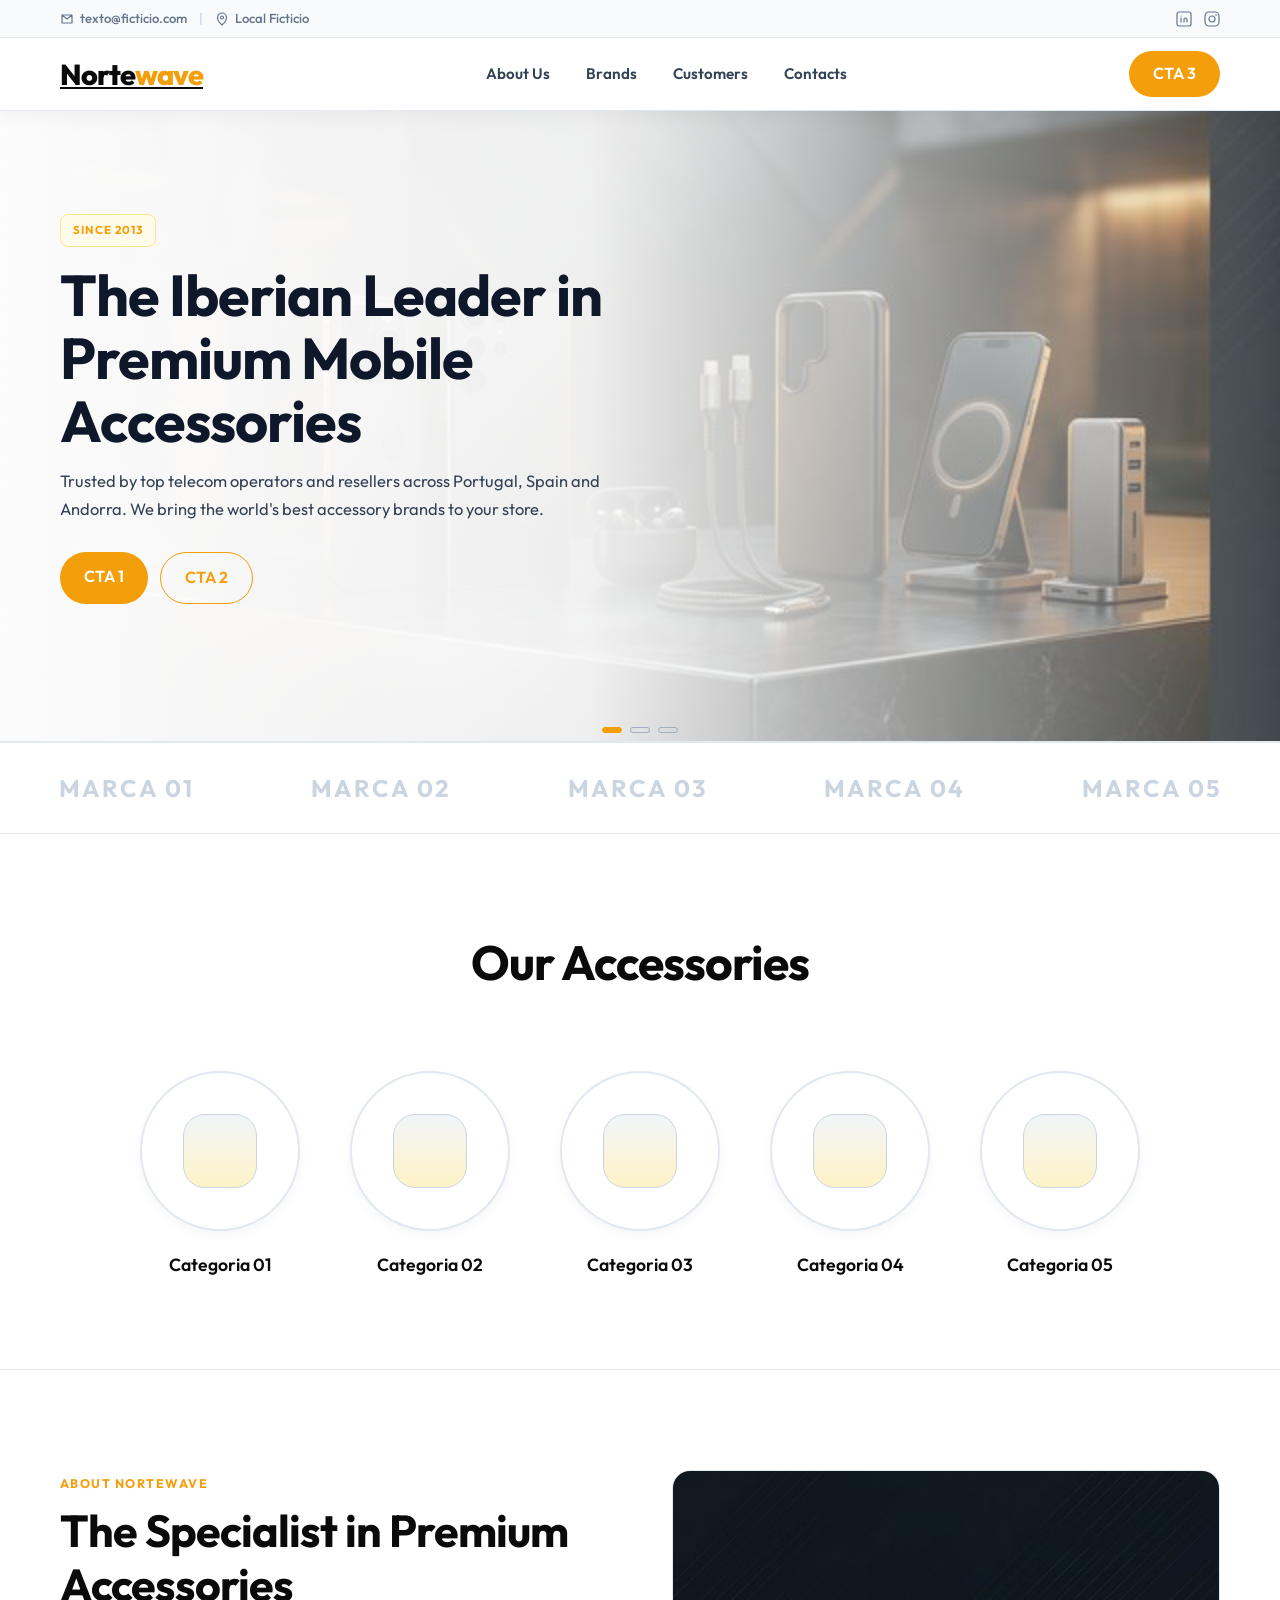
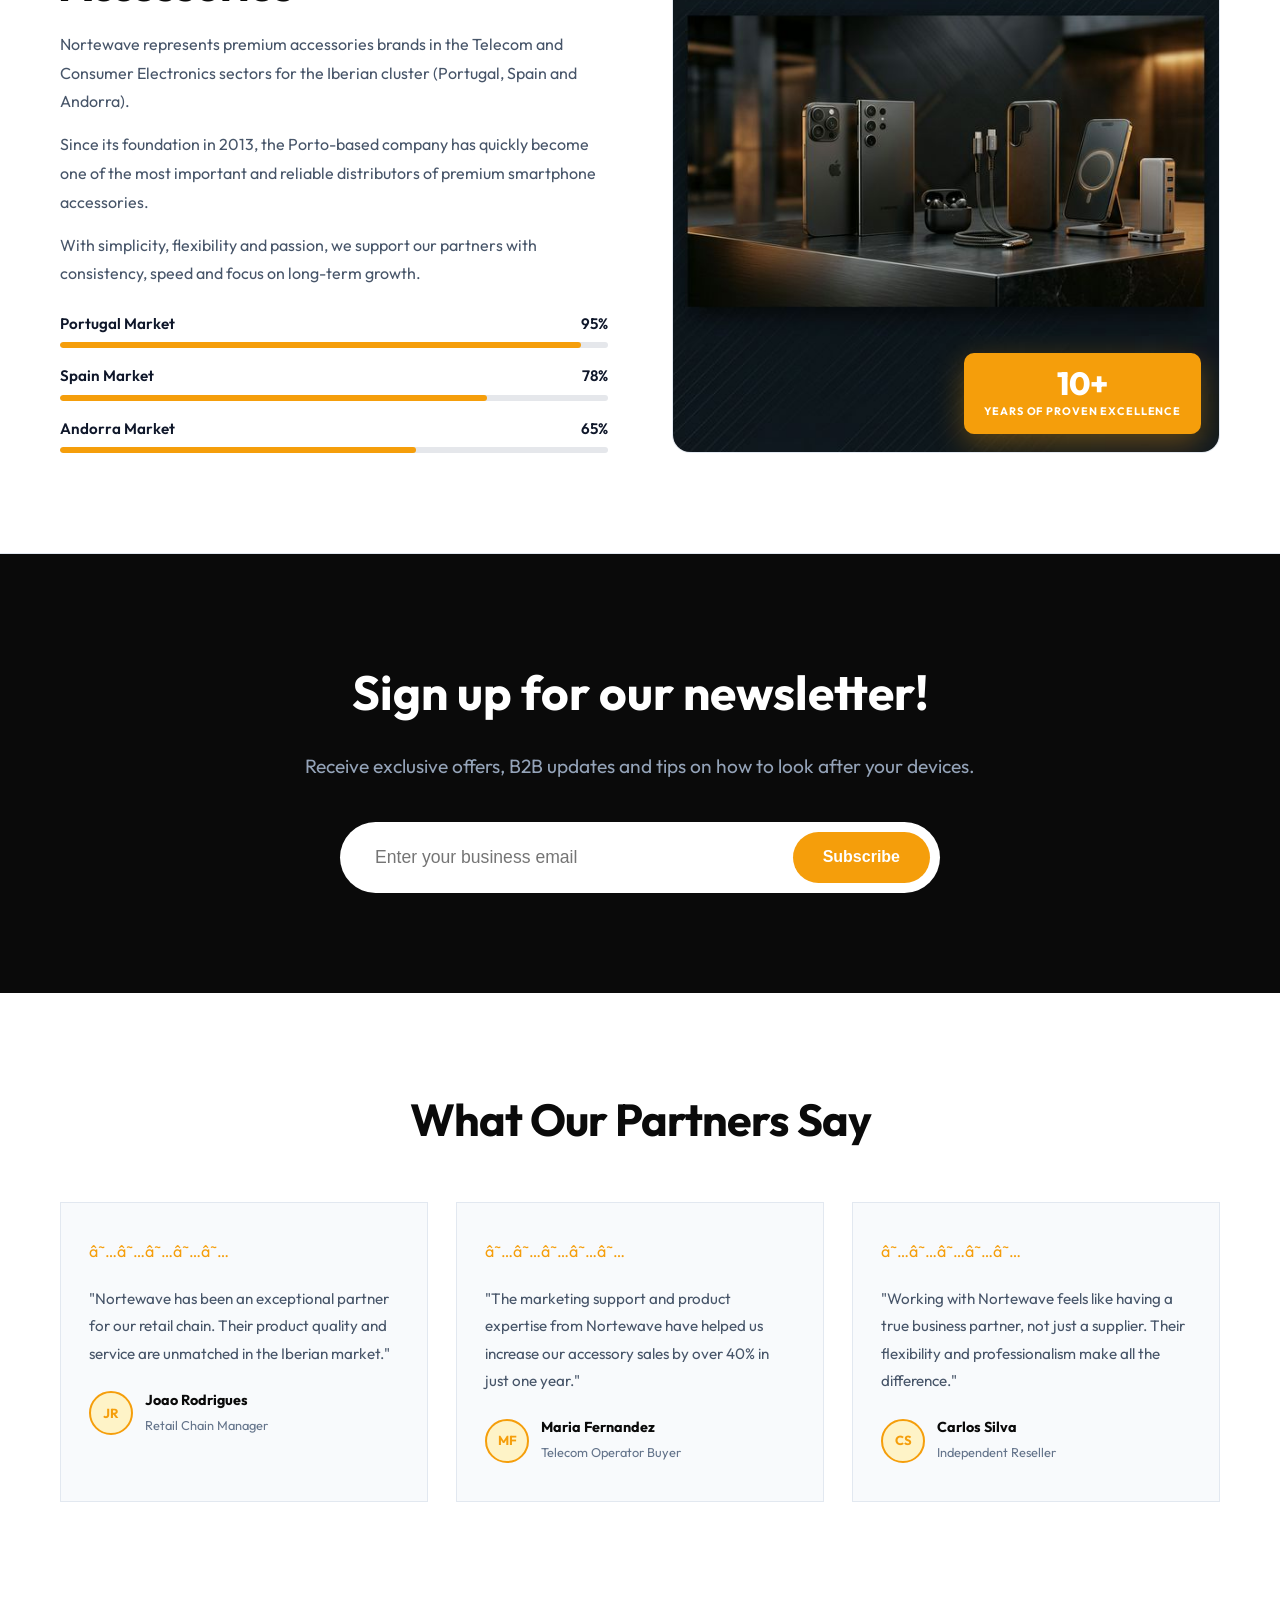
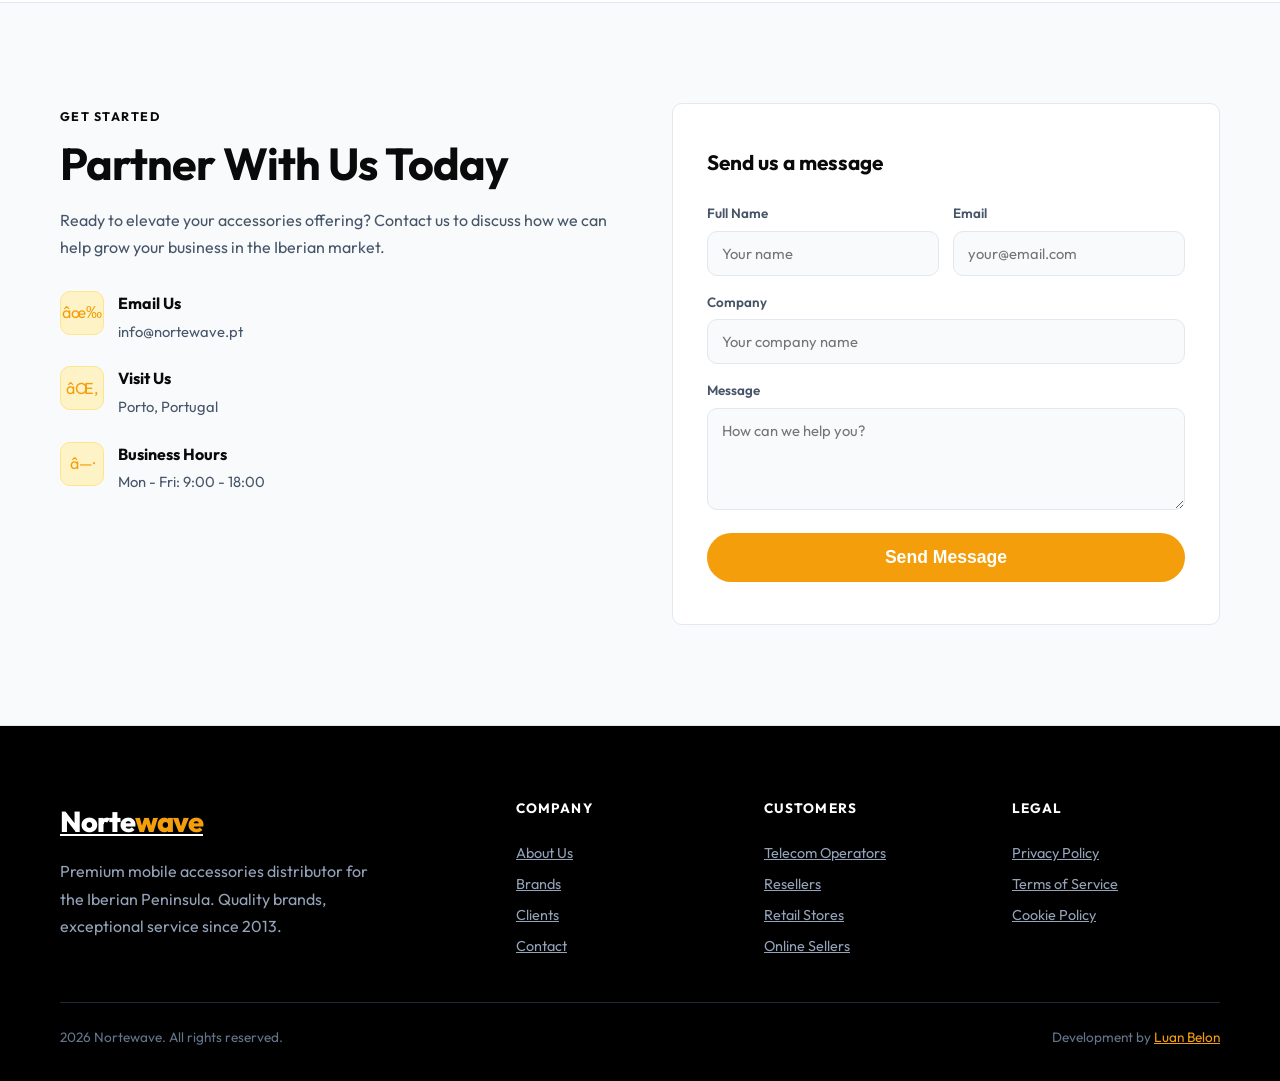
==== layout-proposta-ppt-2-yellow.html @ 72a7d8f7 "add yellow variation of proposal layout Create a cloned version of the PPT proposal layout with the " ====
﻿<!DOCTYPE html>
<html lang="pt">
<head>
    <meta charset="UTF-8">
    <meta name="viewport" content="width=device-width, initial-scale=1.0">
    <title>Nortewave - Layout Proposta PPT</title>
    <link href="https://fonts.googleapis.com/css2?family=Outfit:wght@400;600;700;800&display=swap" rel="stylesheet">
    <style>
        :root {
            --primary: #f59e0b;
            --dark: #0A0A0A;
            --gray-light: #f5f5f7;
            --text-color: #334155;
            --font: 'Outfit', sans-serif;
        }

        * { margin: 0; padding: 0; box-sizing: border-box; }
        body { font-family: var(--font); color: var(--text-color); line-height: 1.6; background: var(--gray-light); overflow-x: hidden; }
        .container { max-width: 1200px; margin: 0 auto; padding: 0 20px; }

        .btn {
            padding: 14px 28px;
            border-radius: 50px;
            font-weight: 600;
            text-decoration: none;
            display: inline-block;
            transition: 0.3s;
            cursor: pointer;
            border: none;
            font-size: 1.1rem;
        }
        .btn-primary { background: var(--primary); color: white; }
        .btn-primary:hover { background: #d97706; transform: translateY(-2px); }

        /* HEADER (estrutura da versao conversao com cores do bento) */
        .header {
            position: sticky;
            top: 0;
            z-index: 1000;
            box-shadow: 0 4px 20px rgba(0,0,0,0.05);
            background: #fff;
        }
        .header-top {
            background: #f8fafc;
            border-bottom: 1px solid #e2e8f0;
            padding: 8px 0;
        }
        .header-top-content {
            display: flex;
            align-items: center;
            justify-content: space-between;
            gap: 16px;
        }
        .header-contact-info {
            display: flex;
            align-items: center;
            gap: 12px;
            color: #64748b;
            font-size: 0.82rem;
            font-weight: 500;
        }
        .header-info-item {
            display: flex;
            align-items: center;
            gap: 6px;
        }
        .header-divider {
            color: #cbd5e1;
        }
        .header-social {
            display: flex;
            align-items: center;
            gap: 12px;
        }
        .header-social a {
            color: #64748b;
            transition: 0.2s;
            display: inline-flex;
            align-items: center;
            justify-content: center;
        }
        .header-social a:hover {
            color: var(--primary);
        }
        .header-main {
            background: #fff;
            border-bottom: 1px solid #e2e8f0;
        }
        .header-main-content {
            min-height: 72px;
            display: flex;
            align-items: center;
            justify-content: space-between;
            gap: 24px;
        }
        .logo { font-size: 1.8rem; font-weight: 800; color: var(--dark); letter-spacing: -1px; }
        .logo span { color: var(--primary); }
        .nav {
            display: flex;
            align-items: center;
            gap: 36px;
        }
        .nav-link {
            text-decoration: none;
            color: var(--text-color);
            font-weight: 600;
            font-size: 0.95rem;
            transition: 0.2s;
        }
        .nav-link:hover { color: var(--primary); }
        .header-actions {
            display: flex;
            align-items: center;
            gap: 10px;
        }
        .btn-header {
            padding: 10px 24px;
            font-size: 1rem;
        }
        @media (max-width: 900px) {
            .header-top { display: none; }
            .nav { display: none; }
            .header-main-content { min-height: 70px; }
        }

        /* HERO estilo versao-conversao com 3 slides */
        .hero {
            position: relative;
            min-height: 70vh;
            display: flex;
            align-items: center;
            overflow: hidden;
            border-bottom: 1px solid #e2e8f0;
        }
        .hero-bg {
            position: absolute;
            inset: 0;
            z-index: 0;
        }
        .hero-bg img {
            width: 100%;
            height: 100%;
            object-fit: cover;
            object-position: right center;
            opacity: 0.92;
        }
        .hero-bg::after {
            content: "";
            position: absolute;
            inset: 0;
            background: linear-gradient(90deg, rgba(255, 255, 255, 0.985) 0%, rgba(255, 255, 255, 0.92) 46%, rgba(255, 255, 255, 0.14) 100%);
        }
        .hero-inner {
            width: 100%;
            position: relative;
            z-index: 1;
            min-height: 70vh;
            display: flex;
            align-items: center;
            padding-bottom: 34px;
        }
        .hero-slider {
            position: relative;
            width: 100%;
            min-height: 420px;
            max-width: 650px;
        }
        .hero-slide {
            position: absolute;
            inset: 0;
            opacity: 0;
            pointer-events: none;
            transform: translateY(8px);
            transition: opacity 0.45s ease, transform 0.45s ease;
            display: flex;
            flex-direction: column;
            justify-content: center;
        }
        .hero-slide.active {
            opacity: 1;
            pointer-events: auto;
            transform: translateY(0);
        }
        .hero-badge {
            display: inline-block;
            width: fit-content;
            margin-bottom: 16px;
            padding: 6px 12px;
            font-size: 0.72rem;
            font-weight: 700;
            letter-spacing: 0.08em;
            text-transform: uppercase;
            color: var(--primary);
            border: 1px solid #fde68a;
            background: #fffbeb;
            border-radius: 8px;
        }
        .hero h1 {
            font-size: clamp(2rem, 5vw, 3.6rem);
            line-height: 1.1;
            letter-spacing: -1px;
            color: #0f172a;
            margin-bottom: 14px;
            max-width: 620px;
        }
        .hero p {
            font-size: 1.03rem;
            color: #334155;
            max-width: 560px;
            margin-bottom: 28px;
            line-height: 1.75;
        }
        .hero-cta {
            display: flex;
            gap: 12px;
            flex-wrap: wrap;
        }
        .hero-dots {
            position: absolute;
            left: 0;
            width: 100%;
            bottom: 8px;
            display: flex;
            justify-content: center;
            gap: 8px;
        }
        .hero-dot {
            width: 20px;
            height: 6px;
            border-radius: 4px;
            border: 1px solid #a0aec0;
            background: transparent;
            cursor: pointer;
            transition: all 0.2s ease;
        }
        .hero-dot.active {
            background: var(--primary);
            border-color: var(--primary);
        }

        .btn-outline {
            border: 1px solid var(--primary);
            color: var(--primary);
            background: transparent;
            padding: 12px 24px;
            font-size: 1rem;
        }

        .btn-outline:hover {
            background: var(--primary);
            color: #fff;
        }

        .btn-hero {
            padding: 12px 24px;
            font-size: 1rem;
        }
        @media (max-width: 768px) {
            .hero {
                min-height: auto;
                padding: 28px 0;
            }
            .hero-inner {
                min-height: 64vh;
            }
            .hero-slider {
                min-height: 360px;
            }
            .hero h1 { font-size: clamp(1.8rem, 8vw, 2.6rem); }
            .hero-bg::after {
                background: linear-gradient(90deg, rgba(255, 255, 255, 0.985) 0%, rgba(255, 255, 255, 0.93) 60%, rgba(255, 255, 255, 0.2) 100%);
            }
        }

        /* Slide de marcas (igual ao bento, sem titulo) */
        .clients-section {
            padding: 26px 0;
            border-top: 1px solid #e2e8f0;
            border-bottom: 1px solid #e2e8f0;
            background: #fff;
            overflow: hidden;
        }
        .marquee { display: flex; width: 200%; animation: scroll 20s linear infinite; }
        .marquee-content { display: flex; width: 50%; justify-content: space-around; align-items: center; }
        .marquee-content h3 { font-size: 1.5rem; color: #cbd5e1; text-transform: uppercase; letter-spacing: 2px; font-weight: 700; }
        @keyframes scroll { 0% { transform: translateX(0); } 100% { transform: translateX(-50%); } }

        /* Categorias (igual ao bento) */
        .accessories-section { padding: 90px 0; text-align: center; background: #fff; }
        .accessories-section h2 { font-size: 3rem; margin-bottom: 70px; color: var(--dark); letter-spacing: -1px; }
        .circles-wrapper { display: flex; justify-content: center; gap: 30px; flex-wrap: wrap; }
        .circle-item { display: flex; flex-direction: column; align-items: center; width: 180px; cursor: pointer; }
        .circle-item:hover .circle-img-box { transform: scale(1.05); box-shadow: 0 15px 30px rgba(0,0,0,0.1); border-color: var(--primary); }
        .circle-item:hover h4 { color: var(--primary); }
        .circle-img-box {
            width: 160px;
            height: 160px;
            border-radius: 50%;
            background: #fff;
            border: 2px solid #e2e8f0;
            display: flex;
            align-items: center;
            justify-content: center;
            margin-bottom: 20px;
            transition: all 0.3s ease;
            box-shadow: 0 4px 12px rgba(0,0,0,0.04);
        }
        .circle-core {
            width: 74px;
            height: 74px;
            border-radius: 22px;
            background: linear-gradient(180deg, #f1f5f9 0%, #fef3c7 100%);
            border: 1px solid #cbd5e1;
        }
        .circle-item h4 { font-size: 1.1rem; color: var(--dark); transition: 0.3s; font-weight: 600; }
        @media (max-width: 600px) {
            .accessories-section { padding: 70px 0; }
            .accessories-section h2 { font-size: 2.2rem; margin-bottom: 48px; }
            .circle-item { width: 140px; }
            .circle-img-box { width: 120px; height: 120px; }
            .circle-core { width: 56px; height: 56px; border-radius: 16px; }
        }

        /* Our Core (baseado na versao-conversao) */
        .core-section {
            padding: 90px 0;
            background: #fff;
            border-top: 1px solid #e2e8f0;
        }
        .core-header {
            text-align: center;
            margin-bottom: 56px;
        }
        .core-header h2 {
            font-size: 2.8rem;
            color: var(--dark);
            letter-spacing: -1px;
        }
        .core-grid {
            display: grid;
            grid-template-columns: repeat(4, 1fr);
            gap: 24px;
        }
        .core-card {
            padding: 32px 24px;
            border-left: 3px solid var(--primary);
            background: #f8fafc;
            border-radius: 0;
            transition: all 0.25s ease;
        }
        .core-card:hover {
            transform: translateY(-4px);
            box-shadow: 0 10px 24px rgba(15, 23, 42, 0.08);
        }
        .core-number {
            font-size: 2.4rem;
            line-height: 1;
            font-weight: 800;
            color: var(--primary);
            opacity: 0.28;
            margin-bottom: 12px;
        }
        .core-card h3 {
            font-size: 1.25rem;
            color: var(--dark);
            margin-bottom: 10px;
            font-weight: 700;
        }
        .core-card p {
            font-size: 0.95rem;
            color: #475569;
            line-height: 1.7;
        }
        @media (max-width: 1000px) {
            .core-grid { grid-template-columns: repeat(2, 1fr); }
        }
        @media (max-width: 640px) {
            .core-section { padding: 70px 0; }
            .core-header { margin-bottom: 40px; }
            .core-header h2 { font-size: 2.2rem; }
            .core-grid { grid-template-columns: 1fr; }
        }

        /* Newsletter (igual ao bento) */
        .newsletter-section {
            padding: 100px 0;
            background: var(--dark);
            color: #fff;
            text-align: center;
        }
        .newsletter-section h2 {
            font-size: 3rem;
            margin-bottom: 20px;
        }
        .newsletter-section p {
            margin-bottom: 40px;
            font-size: 1.2rem;
            color: #94a3b8;
        }
        .newsletter-form {
            display: flex;
            justify-content: center;
            max-width: 600px;
            margin: 0 auto;
            gap: 10px;
            background: #fff;
            padding: 10px;
            border-radius: 50px;
        }
        .newsletter-form input {
            flex: 1;
            padding: 15px 25px;
            border: none;
            border-radius: 50px;
            outline: none;
            font-size: 1.1rem;
            color: #333;
        }
        .newsletter-form button {
            padding: 15px 30px;
            border-radius: 50px;
            font-size: 1rem;
        }
        @media (max-width: 600px) {
            .newsletter-section { padding: 70px 0; }
            .newsletter-section h2 { font-size: 2.2rem; }
            .newsletter-section p { font-size: 1rem; margin-bottom: 26px; }
            .newsletter-form {
                flex-direction: column;
                background: transparent;
                padding: 0;
                border-radius: 0;
            }
            .newsletter-form input {
                border-radius: 8px;
            }
            .newsletter-form button {
                border-radius: 8px;
                width: 100%;
            }
        }

        /* Testimonials (versao-conversao) */
        .testimonials {
            padding: 100px 0;
            background: #fff;
        }
        .section-header {
            text-align: center;
            margin-bottom: 56px;
        }
        .section-title {
            font-size: clamp(2rem, 4vw, 2.8rem);
            line-height: 1.2;
            color: var(--dark);
            letter-spacing: -1px;
        }
        .accent-text { color: var(--primary); }
        .section-tag {
            display: inline-block;
            font-size: 0.78rem;
            font-weight: 700;
            letter-spacing: 0.12em;
            text-transform: uppercase;
            color: var(--primary);
            margin-bottom: 10px;
        }
        .testimonials-grid {
            display: grid;
            grid-template-columns: repeat(3, 1fr);
            gap: 28px;
        }
        .testimonial-card {
            background: #f8fafc;
            border: 1px solid #e2e8f0;
            padding: 36px 28px;
            transition: all 0.25s ease;
        }
        .testimonial-card:hover {
            transform: translateY(-4px);
            box-shadow: 0 12px 24px rgba(15, 23, 42, 0.08);
        }
        .testimonial-stars {
            display: flex;
            gap: 2px;
            color: #f59e0b;
            margin-bottom: 20px;
        }
        .testimonial-text {
            color: #475569;
            line-height: 1.8;
            margin-bottom: 22px;
            font-size: 0.95rem;
        }
        .testimonial-author {
            display: flex;
            align-items: center;
            gap: 12px;
        }
        .testimonial-avatar {
            width: 44px;
            height: 44px;
            border-radius: 50%;
            background: #fef3c7;
            color: var(--primary);
            border: 2px solid var(--primary);
            display: flex;
            align-items: center;
            justify-content: center;
            font-weight: 700;
            font-size: 0.82rem;
        }
        .testimonial-author strong { display: block; font-size: 0.9rem; color: var(--dark); }
        .testimonial-author span { font-size: 0.8rem; color: #64748b; }

        /* About Nortewave (versao-conversao) */
        .about-section {
            padding: 100px 0;
            background: #fff;
            border-top: 1px solid #e2e8f0;
            border-bottom: 1px solid #e2e8f0;
        }
        .about-grid {
            display: grid;
            grid-template-columns: 1fr 1fr;
            gap: 64px;
            align-items: stretch;
        }
        .about-media {
            border: 1px solid #e2e8f0;
            border-radius: 18px;
            position: relative;
            overflow: hidden;
            display: flex;
            align-items: center;
            justify-content: center;
            height: 100%;
            min-height: 100%;
        }
        .about-media-img {
            position: absolute;
            inset: 0;
            width: 100%;
            height: 100%;
            object-fit: cover;
        }
        .about-badge {
            position: absolute;
            right: 18px;
            bottom: 18px;
            background: var(--primary);
            color: #ffffff;
            padding: 14px 20px;
            border-radius: 10px;
            z-index: 2;
            min-width: 180px;
            text-align: center;
            box-shadow: 0 10px 30px rgba(245, 158, 11, 0.35);
        }
        .about-badge strong {
            display: block;
            font-size: 2rem;
            line-height: 1;
            font-weight: 800;
        }
        .about-badge span {
            display: block;
            margin-top: 4px;
            font-size: 0.68rem;
            letter-spacing: 0.08em;
            text-transform: uppercase;
            font-weight: 700;
        }
        .about-content .section-title {
            text-align: left;
            margin-bottom: 18px;
            color: #0A0A0A;
        }
        .about-text {
            font-size: 1rem;
            line-height: 1.8;
            color: #475569;
            margin-bottom: 14px;
        }
        .about-progress-list {
            margin-top: 24px;
            display: flex;
            flex-direction: column;
            gap: 16px;
        }
        .progress-item {
            display: flex;
            flex-direction: column;
            gap: 6px;
        }
        .progress-header {
            display: flex;
            justify-content: space-between;
            align-items: center;
            font-size: 0.95rem;
            font-weight: 600;
            color: #0f172a;
        }
        .progress-bar {
            height: 6px;
            background: #e5e7eb;
            border-radius: 999px;
            overflow: hidden;
        }
        .progress-fill {
            height: 100%;
            background: var(--primary);
            border-radius: 999px;
        }
        @media (max-width: 1000px) {
            .about-grid { grid-template-columns: 1fr; gap: 36px; }
        }

        /* Contact / CTA (versao-conversao) */
        .contact-section {
            padding: 100px 0;
            background: #f8fafc;
            border-top: 1px solid #e2e8f0;
            border-bottom: 1px solid #e2e8f0;
        }
        .contact-grid {
            display: grid;
            grid-template-columns: 1fr 1fr;
            gap: 64px;
            align-items: start;
        }
        .contact-info .section-title {
            text-align: left;
            margin-bottom: 16px;
        }
        .contact-text {
            color: #475569;
            line-height: 1.7;
            margin-bottom: 30px;
        }
        .contact-details {
            display: flex;
            flex-direction: column;
            gap: 22px;
        }
        .contact-detail-item {
            display: flex;
            align-items: flex-start;
            gap: 14px;
        }
        .contact-detail-icon {
            width: 44px;
            height: 44px;
            border: 1px solid #fde68a;
            background: #fef3c7;
            color: var(--primary);
            display: flex;
            align-items: center;
            justify-content: center;
            flex-shrink: 0;
            border-radius: 10px;
        }
        .testimonials .section-title,
        .contact-info .section-title,
        .contact-info .section-tag {
            color: #0A0A0A;
        }
        .contact-detail-item strong { display: block; color: var(--dark); margin-bottom: 2px; }
        .contact-detail-item span { color: #475569; font-size: 0.92rem; }
        .contact-form-card {
            background: #fff;
            border: 1px solid #e2e8f0;
            padding: 42px 34px;
            border-radius: 10px;
        }
        .contact-form-card h3 {
            font-size: 1.3rem;
            margin-bottom: 24px;
            color: var(--dark);
        }
        .form-row {
            display: grid;
            grid-template-columns: 1fr 1fr;
            gap: 14px;
        }
        .form-group { margin-bottom: 16px; }
        .form-group label {
            display: block;
            margin-bottom: 6px;
            font-size: 0.84rem;
            font-weight: 600;
            color: #475569;
        }
        .form-group input,
        .form-group textarea {
            width: 100%;
            border: 1px solid #e2e8f0;
            background: #f8fafc;
            padding: 12px 14px;
            font-size: 0.92rem;
            font-family: inherit;
            outline: none;
            border-radius: 10px;
        }
        .form-group input:focus,
        .form-group textarea:focus {
            border-color: var(--primary);
            box-shadow: 0 0 0 3px rgba(245, 158, 11, 0.14);
        }
        .btn-full { width: 100%; }

        /* Footer preto */
        .footer {
            background: #000;
            color: #fff;
            padding: 72px 0 32px;
        }
        .footer-grid {
            display: grid;
            grid-template-columns: 2fr 1fr 1fr 1fr;
            gap: 40px;
            margin-bottom: 40px;
        }
        .footer-brand p {
            margin-top: 14px;
            color: #94a3b8;
            max-width: 320px;
            line-height: 1.7;
        }
        .footer .logo {
            color: #fff;
        }
        .footer .logo span {
            color: var(--primary);
        }
        .footer-links h4 {
            font-size: 0.85rem;
            text-transform: uppercase;
            letter-spacing: 0.08em;
            margin-bottom: 18px;
            color: #fff;
        }
        .footer-links a {
            display: block;
            color: #94a3b8;
            padding: 4px 0;
            font-size: 0.9rem;
        }
        .footer-links a:hover { color: #fff; }
        .footer-bottom {
            border-top: 1px solid #1e293b;
            padding-top: 24px;
            display: flex;
            justify-content: space-between;
            gap: 12px;
            color: #64748b;
            font-size: 0.85rem;
        }
        .footer-credit { color: var(--primary); }

        @media (max-width: 1000px) {
            .testimonials-grid { grid-template-columns: 1fr; }
            .contact-grid { grid-template-columns: 1fr; gap: 40px; }
            .footer-grid { grid-template-columns: 1fr 1fr; }
        }
        @media (max-width: 640px) {
            .form-row { grid-template-columns: 1fr; }
            .footer-grid { grid-template-columns: 1fr; }
            .footer-bottom { flex-direction: column; }
            .contact-form-card { padding: 30px 22px; }
        }
    </style>
</head>
<body>
    <header class="header" id="header">
        <div class="header-top">
            <div class="container">
                <div class="header-top-content">
                    <div class="header-contact-info">
                        <span class="header-info-item">
                            <svg width="14" height="14" viewBox="0 0 14 14" fill="none" aria-hidden="true">
                                <path d="M2 3l5 4 5-4M2 3v8h10V3H2z" stroke="currentColor" stroke-width="1.2" stroke-linecap="round" stroke-linejoin="round"></path>
                            </svg>
                            texto@ficticio.com
                        </span>
                        <span class="header-divider">|</span>
                        <span class="header-info-item">
                            <svg width="14" height="14" viewBox="0 0 14 14" fill="none" aria-hidden="true">
                                <path d="M7 1a4.5 4.5 0 014.5 4.5C11.5 9 7 13 7 13S2.5 9 2.5 5.5A4.5 4.5 0 017 1z" stroke="currentColor" stroke-width="1.2"></path>
                                <circle cx="7" cy="5.5" r="1.5" stroke="currentColor" stroke-width="1.2"></circle>
                            </svg>
                            Local Ficticio
                        </span>
                    </div>
                    <div class="header-social">
                        <a href="#" aria-label="LinkedIn">
                            <svg width="16" height="16" viewBox="0 0 16 16" fill="none">
                                <rect x="1" y="1" width="14" height="14" rx="2" stroke="currentColor" stroke-width="1.2"></rect>
                                <path d="M5 7v4M5 5v.01M8 11V8.5c0-1 .5-1.5 1.5-1.5S11 7.5 11 8.5V11" stroke="currentColor" stroke-width="1.2" stroke-linecap="round"></path>
                            </svg>
                        </a>
                        <a href="#" aria-label="Instagram">
                            <svg width="16" height="16" viewBox="0 0 16 16" fill="none">
                                <rect x="1" y="1" width="14" height="14" rx="4" stroke="currentColor" stroke-width="1.2"></rect>
                                <circle cx="8" cy="8" r="3" stroke="currentColor" stroke-width="1.2"></circle>
                                <circle cx="12" cy="4" r="0.8" fill="currentColor"></circle>
                            </svg>
                        </a>
                    </div>
                </div>
            </div>
        </div>
        <div class="header-main">
            <div class="container">
                <div class="header-main-content">
                    <a href="#" class="logo">Norte<span>wave</span></a>
                    <nav class="nav">
                        <a href="#about" class="nav-link">About Us</a>
                        <a href="#brands" class="nav-link">Brands</a>
                        <a href="#customers" class="nav-link">Customers</a>
                        <a href="#contacts" class="nav-link">Contacts</a>
                    </nav>
                    <div class="header-actions">
                        <a href="#contacts" class="btn btn-primary btn-header">CTA 3</a>
                    </div>
                </div>
            </div>
        </div>
    </header>

    <main>
        <section class="hero">
            <div class="hero-bg" aria-hidden="true">
                <img src="./versao-conversao/img/hero-bg.png" alt="">
            </div>
            <div class="container hero-inner">
                <div class="hero-slider">
                    <article class="hero-slide active">
                        <span class="hero-badge">Since 2013</span>
                        <h1>The Iberian Leader in Premium Mobile Accessories</h1>
                        <p>Trusted by top telecom operators and resellers across Portugal, Spain and Andorra. We bring the world's best accessory brands to your store.</p>
                        <div class="hero-cta">
                            <a href="#contacts" class="btn btn-primary btn-hero">CTA 1</a>
                            <a href="#about" class="btn btn-outline">CTA 2</a>
                        </div>
                    </article>
                    <article class="hero-slide">
                        <span class="hero-badge">B2B Focus</span>
                        <h1>Distribution Excellence for Telecom and Retail</h1>
                        <p>From premium accessories to market-ready support, we help your team scale faster with reliable stock and partner-first operations.</p>
                        <div class="hero-cta">
                            <a href="#contacts" class="btn btn-primary btn-hero">CTA 1</a>
                            <a href="#about" class="btn btn-outline">CTA 2</a>
                        </div>
                    </article>
                    <article class="hero-slide">
                        <span class="hero-badge">Regional Coverage</span>
                        <h1>Premium Brands Backed by Commercial Support</h1>
                        <p>Strengthen your catalog with proven products, clear merchandising, and a partner model designed for consistent sales growth.</p>
                        <div class="hero-cta">
                            <a href="#contacts" class="btn btn-primary btn-hero">CTA 1</a>
                            <a href="#about" class="btn btn-outline">CTA 2</a>
                        </div>
                    </article>
                </div>
                <div class="hero-dots" aria-label="Hero slide navigation">
                    <button class="hero-dot active" type="button" aria-label="Slide 1"></button>
                    <button class="hero-dot" type="button" aria-label="Slide 2"></button>
                    <button class="hero-dot" type="button" aria-label="Slide 3"></button>
                </div>
            </div>
        </section>

        <section class="clients-section" id="brands">
            <div class="marquee">
                <div class="marquee-content">
                    <h3>MARCA 01</h3>
                    <h3>MARCA 02</h3>
                    <h3>MARCA 03</h3>
                    <h3>MARCA 04</h3>
                    <h3>MARCA 05</h3>
                </div>
                <div class="marquee-content">
                    <h3>MARCA 01</h3>
                    <h3>MARCA 02</h3>
                    <h3>MARCA 03</h3>
                    <h3>MARCA 04</h3>
                    <h3>MARCA 05</h3>
                </div>
            </div>
        </section>

        <section class="accessories-section" id="customers">
            <div class="container">
                <h2>Our Accessories</h2>
                <div class="circles-wrapper">
                    <div class="circle-item">
                        <div class="circle-img-box"><div class="circle-core" aria-hidden="true"></div></div>
                        <h4>Categoria 01</h4>
                    </div>
                    <div class="circle-item">
                        <div class="circle-img-box"><div class="circle-core" aria-hidden="true"></div></div>
                        <h4>Categoria 02</h4>
                    </div>
                    <div class="circle-item">
                        <div class="circle-img-box"><div class="circle-core" aria-hidden="true"></div></div>
                        <h4>Categoria 03</h4>
                    </div>
                    <div class="circle-item">
                        <div class="circle-img-box"><div class="circle-core" aria-hidden="true"></div></div>
                        <h4>Categoria 04</h4>
                    </div>
                    <div class="circle-item">
                        <div class="circle-img-box"><div class="circle-core" aria-hidden="true"></div></div>
                        <h4>Categoria 05</h4>
                    </div>
                </div>
            </div>
        </section>

        <section class="about-section" id="about">
            <div class="container">
                <div class="about-grid">
                    <div class="about-content">
                        <span class="section-tag">About Nortewave</span>
                        <h2 class="section-title">The Specialist in Premium Accessories</h2>
                        <p class="about-text">Nortewave represents premium accessories brands in the Telecom and Consumer Electronics sectors for the Iberian cluster (Portugal, Spain and Andorra).</p>
                        <p class="about-text">Since its foundation in 2013, the Porto-based company has quickly become one of the most important and reliable distributors of premium smartphone accessories.</p>
                        <p class="about-text">With simplicity, flexibility and passion, we support our partners with consistency, speed and focus on long-term growth.</p>
                        <div class="about-progress-list">
                            <div class="progress-item">
                                <div class="progress-header"><span>Portugal Market</span><span>95%</span></div>
                                <div class="progress-bar"><div class="progress-fill" style="width: 95%;"></div></div>
                            </div>
                            <div class="progress-item">
                                <div class="progress-header"><span>Spain Market</span><span>78%</span></div>
                                <div class="progress-bar"><div class="progress-fill" style="width: 78%;"></div></div>
                            </div>
                            <div class="progress-item">
                                <div class="progress-header"><span>Andorra Market</span><span>65%</span></div>
                                <div class="progress-bar"><div class="progress-fill" style="width: 65%;"></div></div>
                            </div>
                        </div>
                    </div>
                    <div class="about-media">
                        <img class="about-media-img" src="./versao-conversao/img/hero-bg.png" alt="Nortewave premium accessories">
                        <div class="about-badge">
                            <strong>10+</strong>
                            <span>Years of Proven Excellence</span>
                        </div>
                    </div>
                </div>
            </div>
        </section>

        <section class="newsletter-section">
            <div class="container">
                <h2>Sign up for our newsletter!</h2>
                <p>Receive exclusive offers, B2B updates and tips on how to look after your devices.</p>
                <form class="newsletter-form" onsubmit="event.preventDefault();">
                    <input type="email" placeholder="Enter your business email" required>
                    <button type="submit" class="btn btn-primary">Subscribe</button>
                </form>
            </div>
        </section>

        <section class="testimonials" id="testimonials">
            <div class="container">
                <div class="section-header">
                    <h2 class="section-title">What Our Partners Say</h2>
                </div>
                <div class="testimonials-grid">
                    <article class="testimonial-card">
                        <div class="testimonial-stars">â˜…â˜…â˜…â˜…â˜…</div>
                        <p class="testimonial-text">"Nortewave has been an exceptional partner for our retail chain. Their product quality and service are unmatched in the Iberian market."</p>
                        <div class="testimonial-author">
                            <div class="testimonial-avatar">JR</div>
                            <div><strong>Joao Rodrigues</strong><span>Retail Chain Manager</span></div>
                        </div>
                    </article>
                    <article class="testimonial-card">
                        <div class="testimonial-stars">â˜…â˜…â˜…â˜…â˜…</div>
                        <p class="testimonial-text">"The marketing support and product expertise from Nortewave have helped us increase our accessory sales by over 40% in just one year."</p>
                        <div class="testimonial-author">
                            <div class="testimonial-avatar">MF</div>
                            <div><strong>Maria Fernandez</strong><span>Telecom Operator Buyer</span></div>
                        </div>
                    </article>
                    <article class="testimonial-card">
                        <div class="testimonial-stars">â˜…â˜…â˜…â˜…â˜…</div>
                        <p class="testimonial-text">"Working with Nortewave feels like having a true business partner, not just a supplier. Their flexibility and professionalism make all the difference."</p>
                        <div class="testimonial-author">
                            <div class="testimonial-avatar">CS</div>
                            <div><strong>Carlos Silva</strong><span>Independent Reseller</span></div>
                        </div>
                    </article>
                </div>
            </div>
        </section>

        <section class="contact-section" id="contacts">
            <div class="container">
                <div class="contact-grid">
                    <div class="contact-info">
                        <span class="section-tag">Get Started</span>
                        <h2 class="section-title">Partner With Us Today</h2>
                        <p class="contact-text">Ready to elevate your accessories offering? Contact us to discuss how we can help grow your business in the Iberian market.</p>
                        <div class="contact-details">
                            <div class="contact-detail-item">
                                <div class="contact-detail-icon">âœ‰</div>
                                <div><strong>Email Us</strong><span>info@nortewave.pt</span></div>
                            </div>
                            <div class="contact-detail-item">
                                <div class="contact-detail-icon">âŒ‚</div>
                                <div><strong>Visit Us</strong><span>Porto, Portugal</span></div>
                            </div>
                            <div class="contact-detail-item">
                                <div class="contact-detail-icon">â—·</div>
                                <div><strong>Business Hours</strong><span>Mon - Fri: 9:00 - 18:00</span></div>
                            </div>
                        </div>
                    </div>
                    <div class="contact-form-card">
                        <h3>Send us a message</h3>
                        <form class="contact-form" onsubmit="event.preventDefault();">
                            <div class="form-row">
                                <div class="form-group">
                                    <label for="name">Full Name</label>
                                    <input type="text" id="name" placeholder="Your name" required>
                                </div>
                                <div class="form-group">
                                    <label for="email">Email</label>
                                    <input type="email" id="email" placeholder="your@email.com" required>
                                </div>
                            </div>
                            <div class="form-group">
                                <label for="company">Company</label>
                                <input type="text" id="company" placeholder="Your company name">
                            </div>
                            <div class="form-group">
                                <label for="message">Message</label>
                                <textarea id="message" rows="4" placeholder="How can we help you?" required></textarea>
                            </div>
                            <button type="submit" class="btn btn-primary btn-full">Send Message</button>
                        </form>
                    </div>
                </div>
            </div>
        </section>
    </main>

    <footer class="footer">
        <div class="container">
            <div class="footer-grid">
                <div class="footer-brand">
                    <a href="#" class="logo">Norte<span>wave</span></a>
                    <p>Premium mobile accessories distributor for the Iberian Peninsula. Quality brands, exceptional service since 2013.</p>
                </div>
                <div class="footer-links">
                    <h4>Company</h4>
                    <a href="#about">About Us</a>
                    <a href="#brands">Brands</a>
                    <a href="#testimonials">Clients</a>
                    <a href="#contacts">Contact</a>
                </div>
                <div class="footer-links">
                    <h4>Customers</h4>
                    <a href="#">Telecom Operators</a>
                    <a href="#">Resellers</a>
                    <a href="#">Retail Stores</a>
                    <a href="#">Online Sellers</a>
                </div>
                <div class="footer-links">
                    <h4>Legal</h4>
                    <a href="#">Privacy Policy</a>
                    <a href="#">Terms of Service</a>
                    <a href="#">Cookie Policy</a>
                </div>
            </div>
            <div class="footer-bottom">
                <p>2026 Nortewave. All rights reserved.</p>
                <p>Development by <a href="https://luanbelondev.com" target="_blank" class="footer-credit">Luan Belon</a></p>
            </div>
        </div>
    </footer>

    <script>
        const heroSlides = document.querySelectorAll('.hero-slide');
        const heroDots = document.querySelectorAll('.hero-dot');
        let heroIndex = 0;

        function setHeroSlide(index) {
            heroSlides.forEach((slide, i) => {
                slide.classList.toggle('active', i === index);
            });
            heroDots.forEach((dot, i) => {
                dot.classList.toggle('active', i === index);
            });
            heroIndex = index;
        }

        heroDots.forEach((dot, index) => {
            dot.addEventListener('click', () => setHeroSlide(index));
        });

        setInterval(() => {
            const next = (heroIndex + 1) % heroSlides.length;
            setHeroSlide(next);
        }, 5000);
    </script>
</body>
</html>
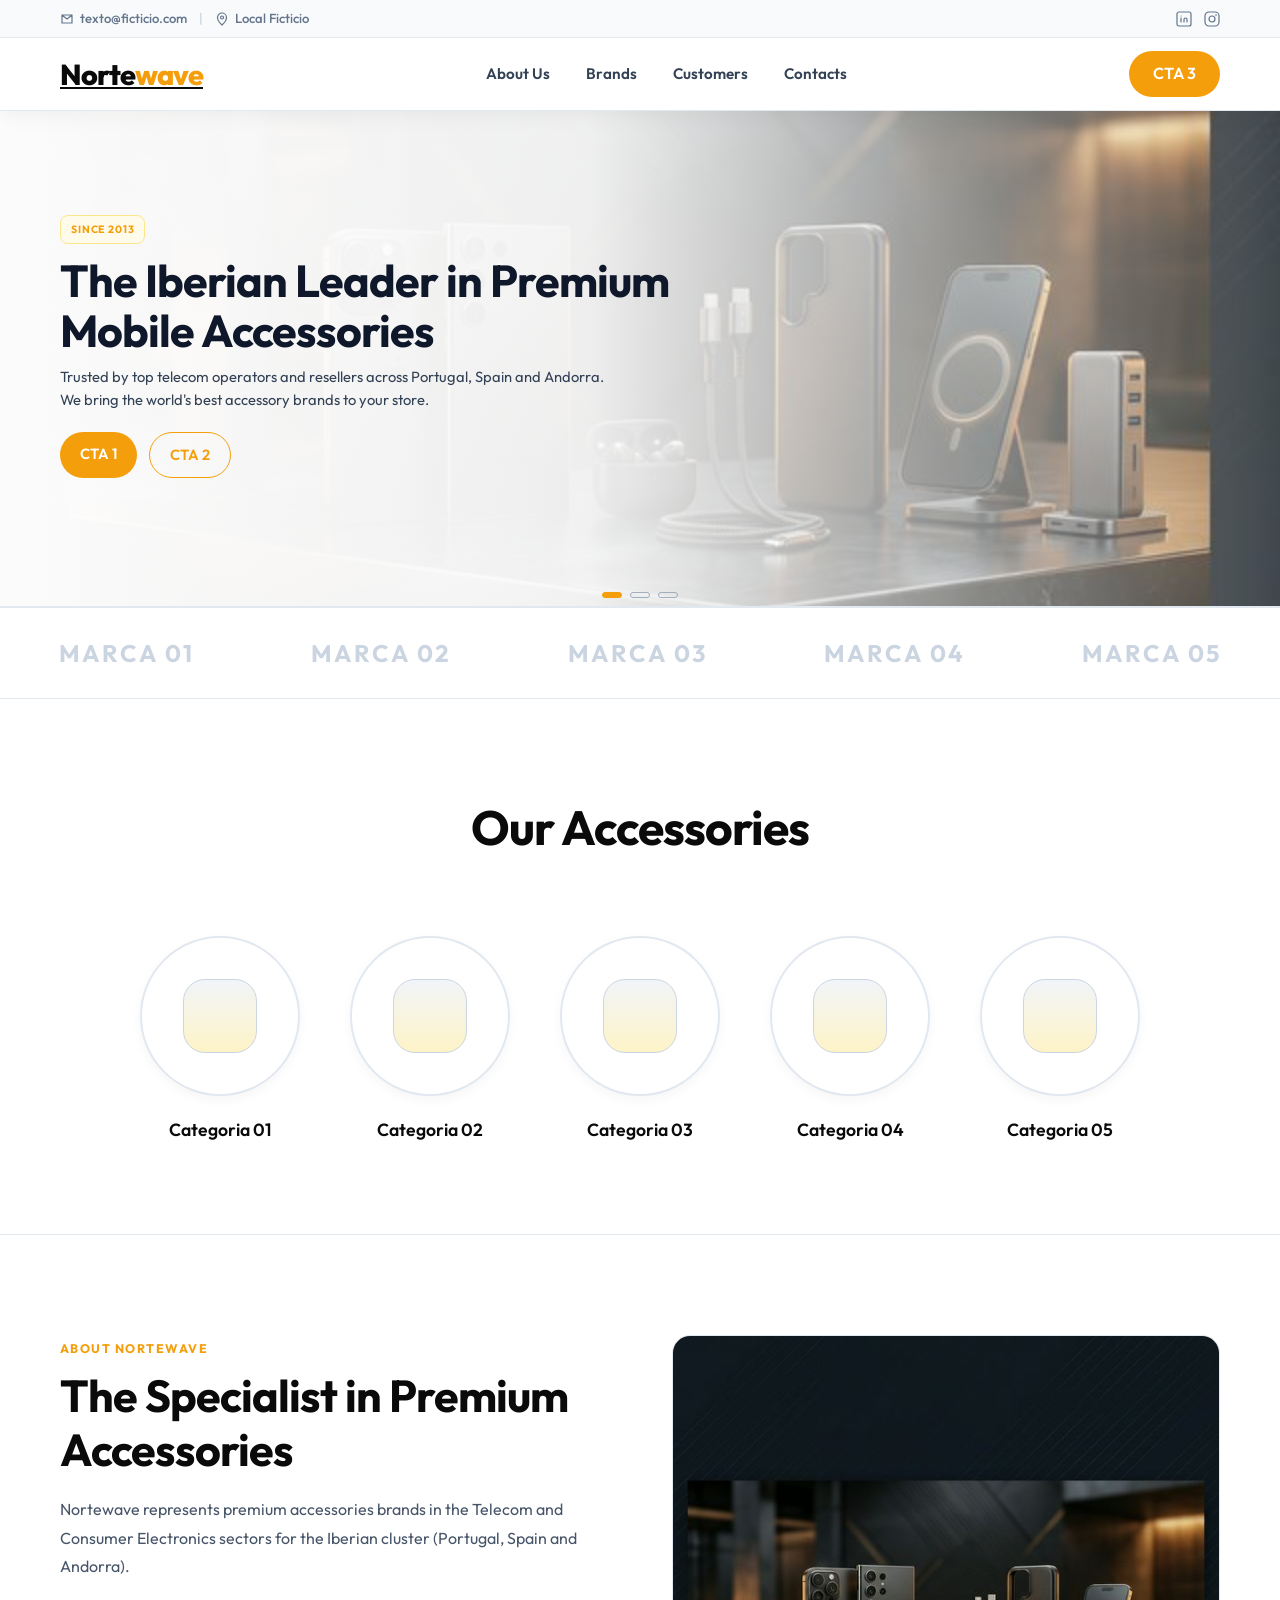
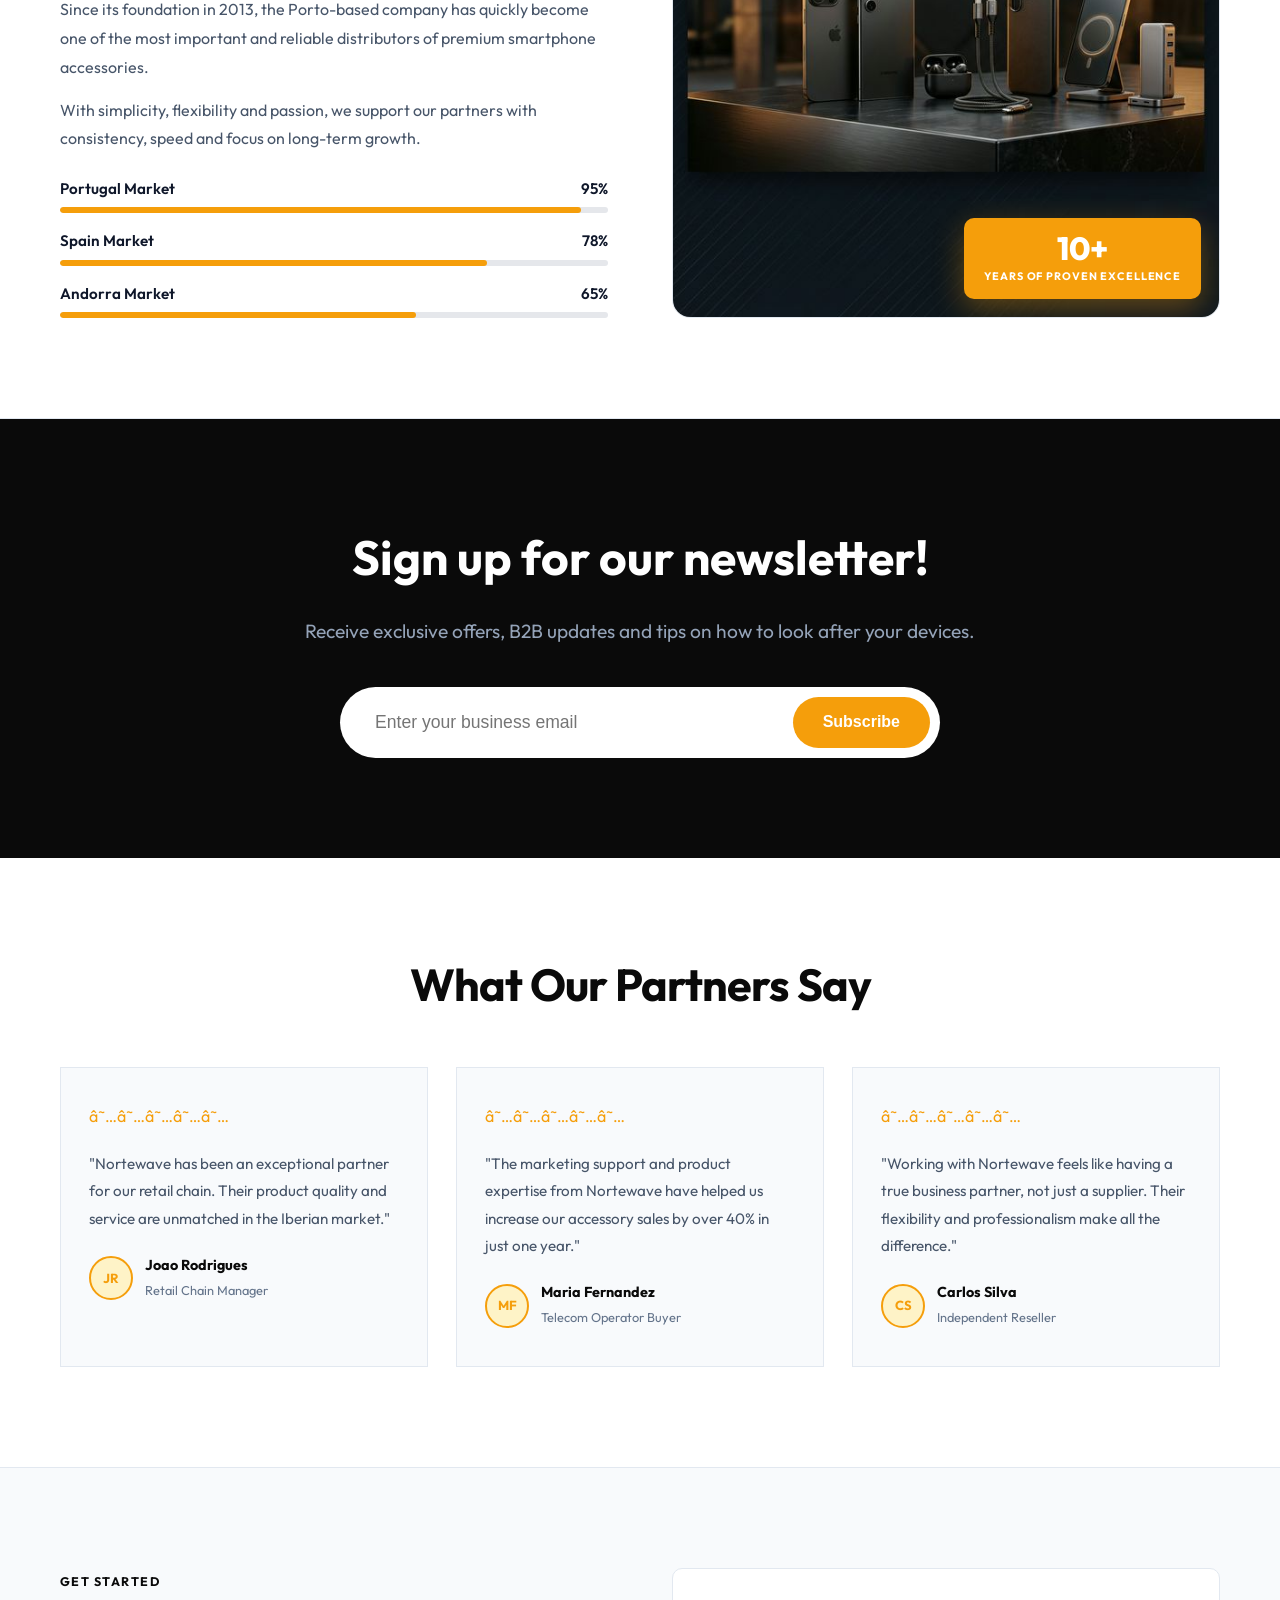
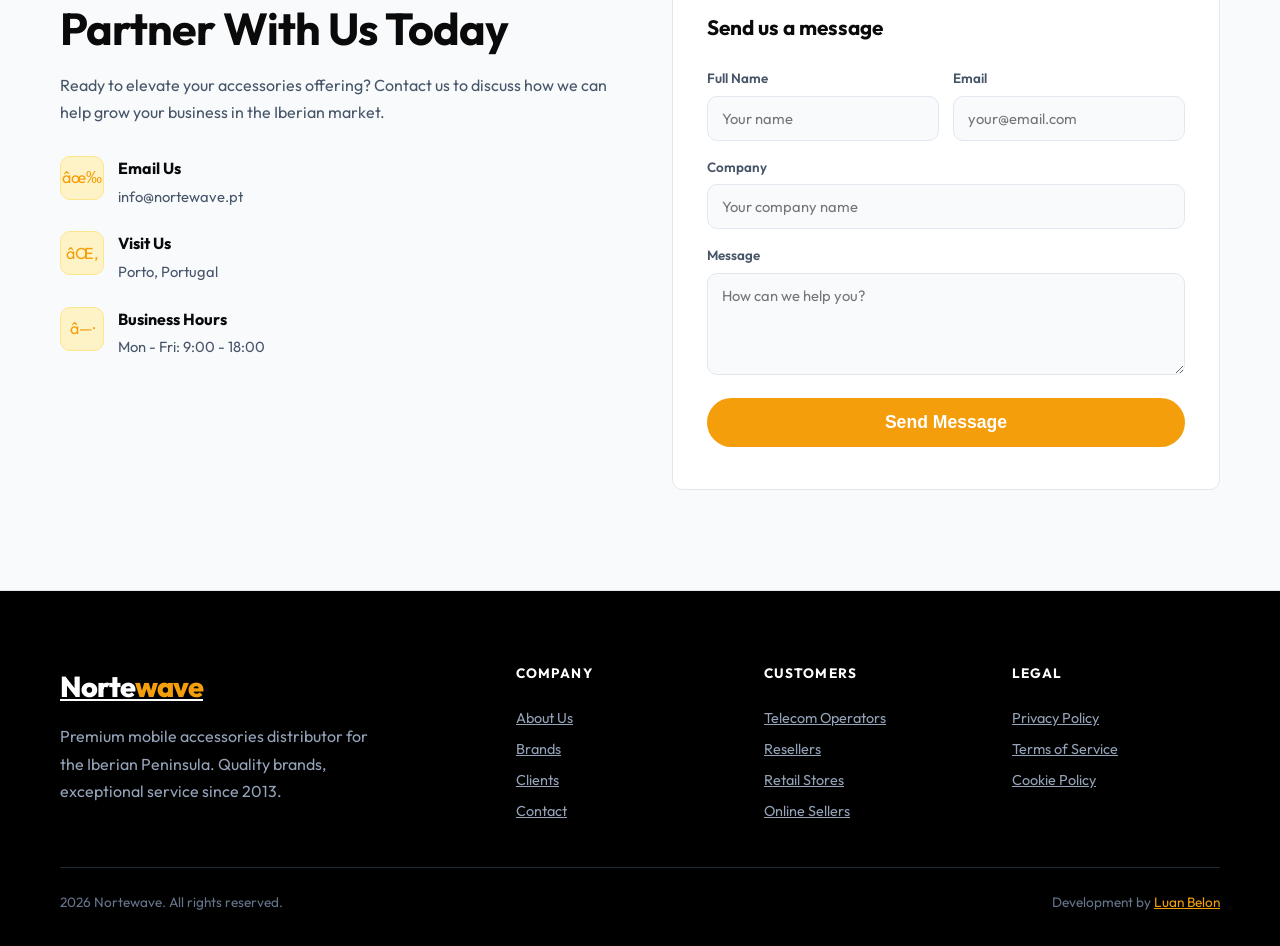
==== commit 753dcd29: "update hero sizing in ppt v2 layouts Set the hero area to 55vh and scale typography/spacing to keep " ====
--- a/layout-proposta-ppt-2-yellow.html
+++ b/layout-proposta-ppt-2-yellow.html
@@ -126,7 +126,7 @@
         /* HERO estilo versao-conversao com 3 slides */
         .hero {
             position: relative;
-            min-height: 70vh;
+            min-height: 55vh;
             display: flex;
             align-items: center;
             overflow: hidden;
@@ -154,15 +154,15 @@
             width: 100%;
             position: relative;
             z-index: 1;
-            min-height: 70vh;
-            display: flex;
-            align-items: center;
-            padding-bottom: 34px;
+            min-height: 55vh;
+            display: flex;
+            align-items: center;
+            padding-bottom: 24px;
         }
         .hero-slider {
             position: relative;
             width: 100%;
-            min-height: 420px;
+            min-height: 300px;
             max-width: 650px;
         }
         .hero-slide {
@@ -184,9 +184,9 @@
         .hero-badge {
             display: inline-block;
             width: fit-content;
-            margin-bottom: 16px;
-            padding: 6px 12px;
-            font-size: 0.72rem;
+            margin-bottom: 12px;
+            padding: 5px 10px;
+            font-size: 0.66rem;
             font-weight: 700;
             letter-spacing: 0.08em;
             text-transform: uppercase;
@@ -196,19 +196,19 @@
             border-radius: 8px;
         }
         .hero h1 {
-            font-size: clamp(2rem, 5vw, 3.6rem);
+            font-size: clamp(1.6rem, 4vw, 2.8rem);
             line-height: 1.1;
             letter-spacing: -1px;
             color: #0f172a;
-            margin-bottom: 14px;
+            margin-bottom: 10px;
             max-width: 620px;
         }
         .hero p {
-            font-size: 1.03rem;
+            font-size: 0.92rem;
             color: #334155;
             max-width: 560px;
-            margin-bottom: 28px;
-            line-height: 1.75;
+            margin-bottom: 20px;
+            line-height: 1.6;
         }
         .hero-cta {
             display: flex;
@@ -242,8 +242,8 @@
             border: 1px solid var(--primary);
             color: var(--primary);
             background: transparent;
-            padding: 12px 24px;
-            font-size: 1rem;
+            padding: 10px 20px;
+            font-size: 0.92rem;
         }
 
         .btn-outline:hover {
@@ -252,21 +252,22 @@
         }
 
         .btn-hero {
-            padding: 12px 24px;
-            font-size: 1rem;
+            padding: 10px 20px;
+            font-size: 0.92rem;
         }
         @media (max-width: 768px) {
             .hero {
                 min-height: auto;
-                padding: 28px 0;
+                padding: 20px 0;
             }
             .hero-inner {
-                min-height: 64vh;
+                min-height: 55vh;
             }
             .hero-slider {
-                min-height: 360px;
+                min-height: 280px;
             }
-            .hero h1 { font-size: clamp(1.8rem, 8vw, 2.6rem); }
+            .hero h1 { font-size: clamp(1.4rem, 7vw, 2.1rem); }
+            .hero p { font-size: 0.88rem; }
             .hero-bg::after {
                 background: linear-gradient(90deg, rgba(255, 255, 255, 0.985) 0%, rgba(255, 255, 255, 0.93) 60%, rgba(255, 255, 255, 0.2) 100%);
             }
